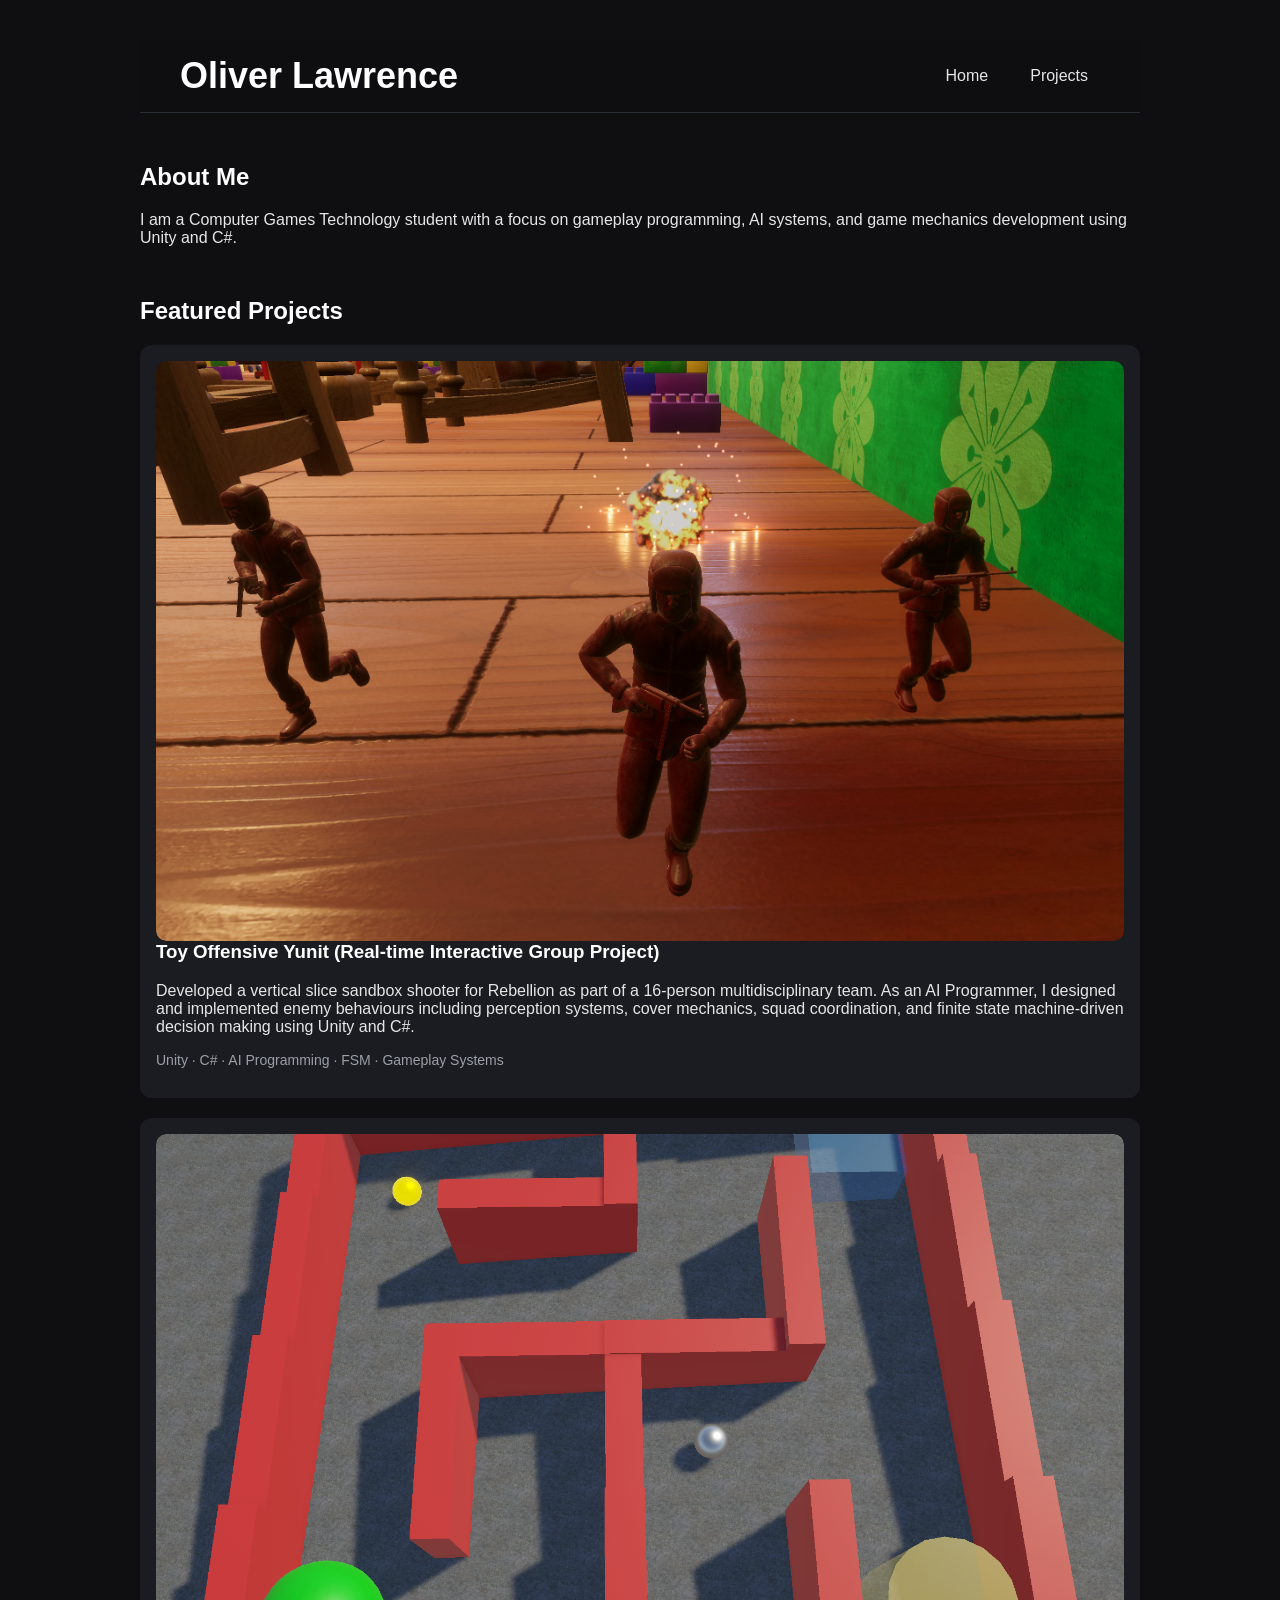
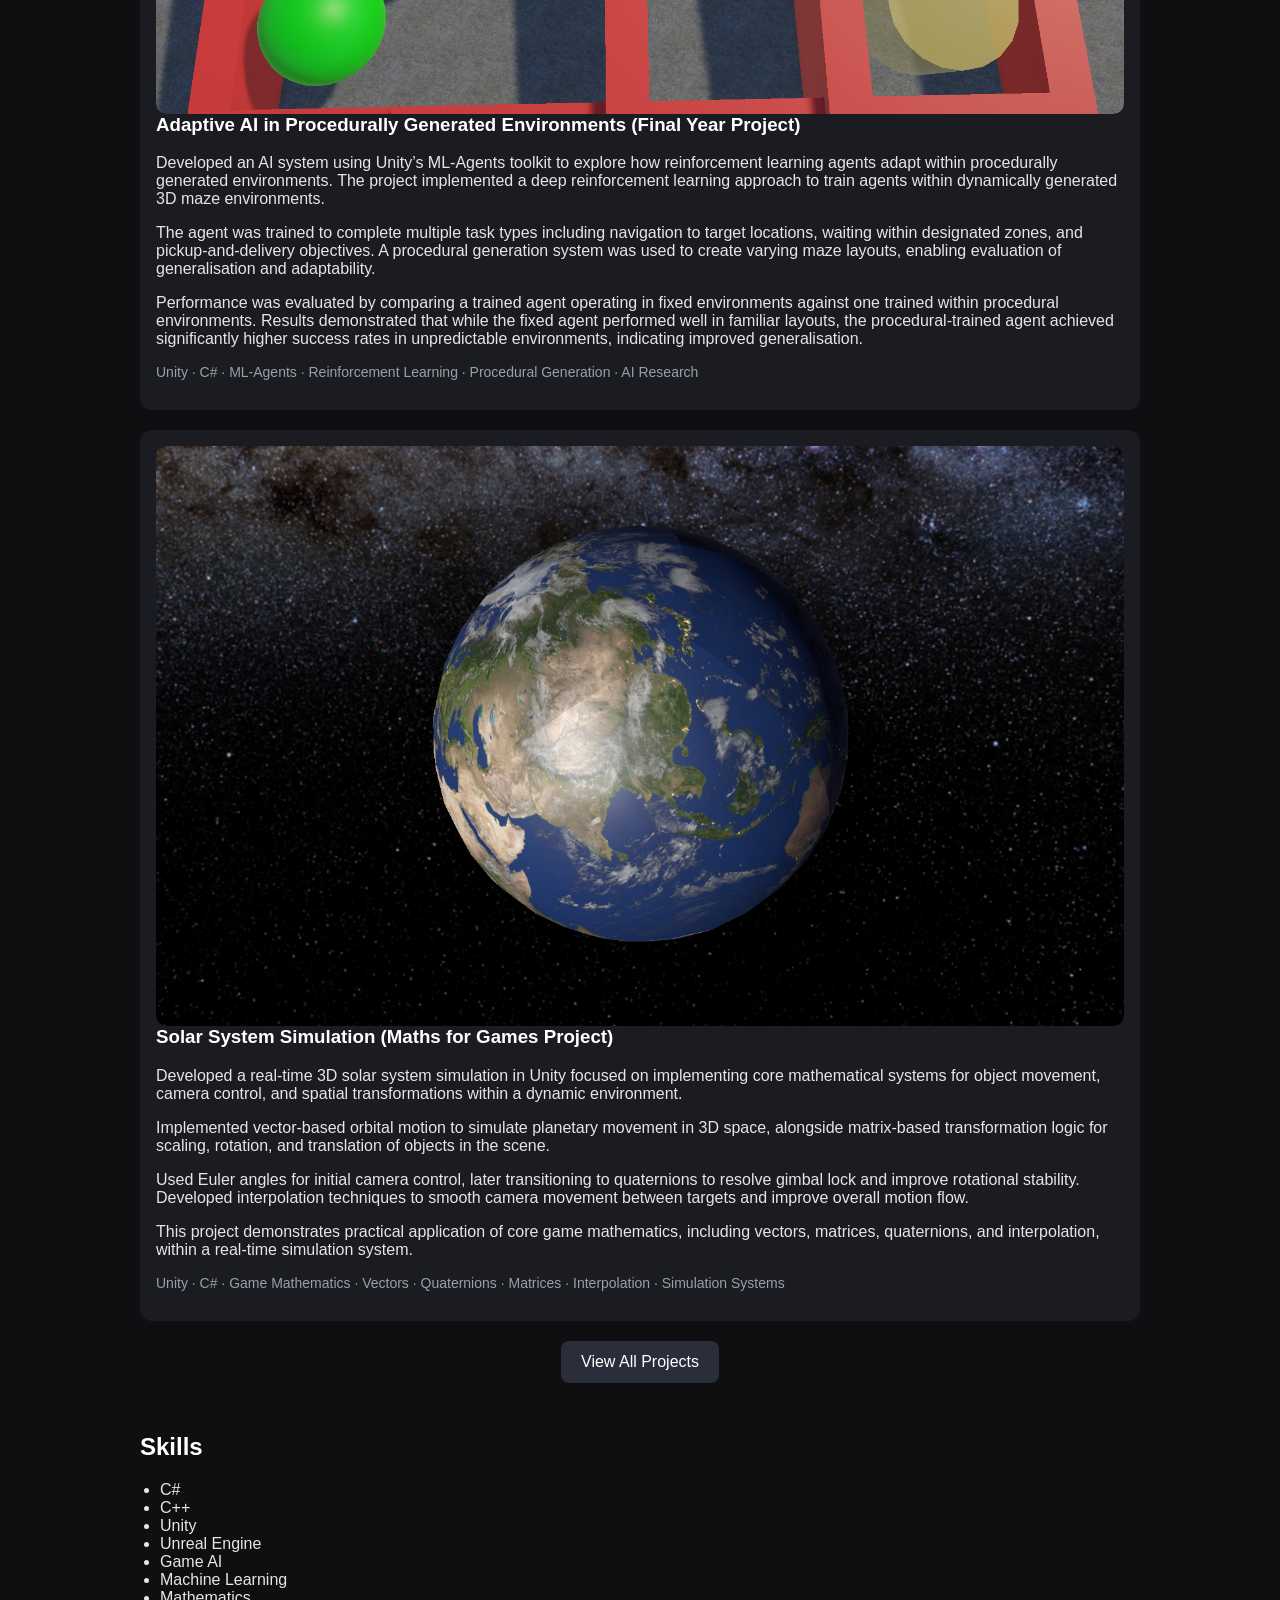
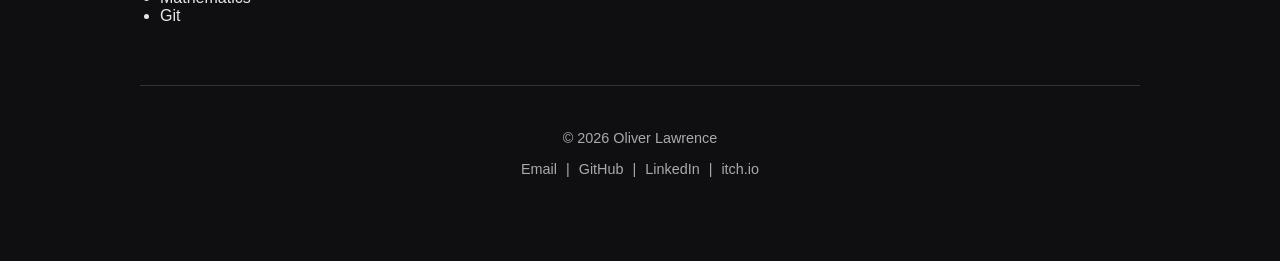
==== index.html @ eb2f193e "Initial portfolio" ====
<!DOCTYPE html>
<html>

<head>
    <title>My Portfolio</title>
    <link rel="stylesheet" href="style.css">
</head>

<body>

<header class="topbar">

    <div class="logo">
        Oliver Lawrence
    </div>

    <nav class="nav">
        <a href="index.html">Home</a>
        <a href="projects.html">Projects</a>
    </nav>

</header>

<section>
    <h2>About Me</h2>

    <p>
        I am a Computer Games Technology student with a focus on gameplay programming, AI systems, and
        game mechanics development using Unity and C#.
    </p>
    
</section>

<section>
    <h2>Featured Projects</h2>

    <a href="projects/TOY.html" class="project-card">
        
        <div class="media-wrapper">

            <img src="TOY.png" class="video-poster" alt="TOY Thumbnail">

            <video muted loop playsinline preload="none" class="video-preview">
                <source src="TOYVID.mp4" type="video/mp4">
            </video>

        </div>
        
        <h3>Toy Offensive Yunit (Real-time Interactive Group Project)</h3>

        <p>
            Developed a vertical slice sandbox shooter for Rebellion as part of a 16-person multidisciplinary team.
            As an AI Programmer, I designed and implemented enemy behaviours including perception systems,
            cover mechanics, squad coordination, and finite state machine-driven decision making using Unity and C#.
        </p>

        <p class="tags">
            Unity · C# · AI Programming · FSM · Gameplay Systems
        </p>
        
    </a>

    <a href="projects/FYP.html" class="project-card">

        <div class="media-wrapper">

            <img src="FYP.png" class="video-poster" alt="FYP Thumbnail">

            <video muted loop playsinline preload="none" class="video-preview">
                <source src="FYPVID.mp4" type="video/mp4">
            </video>

        </div>

        <h3>Adaptive AI in Procedurally Generated Environments (Final Year Project)</h3>

        <p>
            Developed an AI system using Unity’s ML-Agents toolkit to explore how reinforcement learning agents adapt within procedurally generated environments.
            The project implemented a deep reinforcement learning approach to train agents within dynamically generated 3D maze environments.
        </p>

        <p>
            The agent was trained to complete multiple task types including navigation to target locations, waiting within designated zones, and pickup-and-delivery objectives.
            A procedural generation system was used to create varying maze layouts, enabling evaluation of generalisation and adaptability.
        </p>

        <p>
            Performance was evaluated by comparing a trained agent operating in fixed environments against one trained within procedural environments.
            Results demonstrated that while the fixed agent performed well in familiar layouts, the procedural-trained agent achieved significantly higher success rates in unpredictable environments, indicating improved generalisation.
        </p>

        <p class="tags">
            Unity · C# · ML-Agents · Reinforcement Learning · Procedural Generation · AI Research
        </p>

    </a>

    <a href="projects/SolarSystem.html" class="project-card">

        <div class="media-wrapper">

            <img src="SSS.png" class="video-poster" alt="SSS Thumbnail">

            <video muted loop playsinline preload="none" class="video-preview">
                <source src="SSSVID.mp4" type="video/mp4">
            </video>

        </div>

        <h3>Solar System Simulation (Maths for Games Project)</h3>

        <p>
            Developed a real-time 3D solar system simulation in Unity focused on implementing core mathematical systems
            for object movement, camera control, and spatial transformations within a dynamic environment.
        </p>

        <p>
            Implemented vector-based orbital motion to simulate planetary movement in 3D space, alongside matrix-based
            transformation logic for scaling, rotation, and translation of objects in the scene.
        </p>

        <p>
            Used Euler angles for initial camera control, later transitioning to quaternions to resolve gimbal lock and
            improve rotational stability. Developed interpolation techniques to smooth camera movement between targets
            and improve overall motion flow.
        </p>

        <p>
            This project demonstrates practical application of core game mathematics, including vectors, matrices,
            quaternions, and interpolation, within a real-time simulation system.
        </p>

        <p class="tags">
            Unity · C# · Game Mathematics · Vectors · Quaternions · Matrices · Interpolation · Simulation Systems
        </p>

    </a>

    <div style="text-align:center; margin-top:20px;">
        <a href="projects.html" class="button">
            View All Projects
        </a>
    </div>

</section>

<section>
    <h2>Skills</h2>

    <ul>
        <li>C#</li>
        <li>C++</li>
        <li>Unity</li>
        <li>Unreal Engine</li>
        <li>Game AI</li>
        <li>Machine Learning</li>
        <li>Mathematics</li>
        <li>Git</li>
    </ul>
</section>

<footer class="footer">

    <p>© 2026 Oliver Lawrence</p>

    <p>
        <a href="mailto:olliescottlawrence@icloud.com">
            Email
        </a>
        |
        <a href="https://github.com/Olawrence1" target="_blank">
            GitHub
        </a>
        |
        <a href="https://www.linkedin.com/in/oliver-lawrence-663a72387" target="_blank">
            LinkedIn
        </a>
        |
        <a href="https://OLawrence.itch.io" target="_blank">
            itch.io
        </a>
    </p>

</footer>

</body>

</html>

<script>
    document.querySelectorAll('.project-card').forEach(card => {
        const video = card.querySelector('video');

        card.addEventListener('mouseenter', () => {
            if (video) {
                video.play();
            }
        });

        card.addEventListener('mouseleave', () => {
            if (video) {
                video.pause();
                video.currentTime = 0;
            }
        });
    });
</script>
---- style.css ----
body
{
    font-family: Arial, sans-serif;
    max-width: 1000px;
    margin: auto;
    padding: 40px;
    background-color: #0f0f12;
    color: #e6e6e6
}

header
{
    text-align: center;
    margin-bottom: 50px;
}

h1
{
    font-size: 3rem;
}

section
{
    margin-bottom: 50px;
}

.project-card:hover
{
    transform: translateY(-6px);
    background: #232633;
}

ul
{
    padding-left: 20px;
}

.project-card img
{
    width: 100%;
    border-radius: 10px;
}

.project-card video
{
    width: 100%;
    border-radius: 10px;
}

.tags
{
    font-size: 14px;
    color: #9aa0a6;
    margin-top: 10px;
}

.button {
    display: inline-block;
    padding: 12px 20px;
    background: #2a2d3a;
    color: white;
    text-decoration: none;
    border-radius: 8px;
    transition: background 0.2s ease;
}

.button:hover {
    background: #3a3f55;
}

.projects-grid {
    display: grid;
    grid-template-columns: repeat(auto-fit, minmax(280px, 1fr));
    gap: 20px;
    margin-top: 20px;
}

.project-card {
    display: block;
    background: #1a1c22;
    color: #e6e6e6;
    padding: 16px;
    border-radius: 12px;
    text-decoration: none;
    transition: transform 0.2s ease, background 0.2s ease;
    margin-bottom: 20px;
}

.project-card h3 {
    margin-top: 0;
}

.project-thumb {
    width: 100%;
    height: 160px;
    object-fit: cover;
    border-radius: 8px;
    margin-bottom: 12px;
}

h1, h2, h3 {
    color: #ffffff;
}

a {
    color: #7ab7ff;
}

/* wrapper controls layering */
.media-wrapper {
    position: relative;
    width: 100%;
    height: 580px;
    overflow: hidden;
    border-radius: 10px;
}

/* both media elements stack */
.media-wrapper video,
.media-wrapper img {
    position: absolute;
    width: 100%;
    height: 100%;
    object-fit: cover;
    top: 0;
    left: 0;
    display: block;
}

/* video starts hidden */
.media-wrapper video {
    position: absolute;
    top: 0;
    left: 0;
    opacity: 0;
    transition: opacity 0.25s ease;
}

/* poster is visible by default */
.video-poster {
    transition: opacity 0.25s ease;
}

/* hover effect */
.project-card:hover .media-wrapper video {
    opacity: 1;
}

.project-card:hover .video-poster {
    opacity: 0;
}

.topbar {
    position: sticky;
    top: 0;
    z-index: 1000;

    display: flex;
    justify-content: space-between;
    align-items: center;

    padding: 15px 40px;

    background: rgba(15, 15, 18, 0.85);
    backdrop-filter: blur(10px);

    border-bottom: 1px solid #2a2d3a;
}

.nav {
    display: flex;
    gap: 18px;
}

.nav a {
    color: #e6e6e6;
    text-decoration: none;
    padding: 8px 12px;
    border-radius: 6px;
    transition: 0.2s ease;
}

.nav a:hover {
    background: #2a2d3a;
}

.logo {
    font-weight: bold;
    color: white;
    font-size: 36px;
}

.media-hero {
    width: 100%;
    margin: 20px 0 40px 0;
    border-radius: 12px;
    overflow: hidden;
}

.media-hero video {
    width: 100%;
    display: block;
    border-radius: 12px;
}

.media-hero {
    background: #1a1c22;
    padding: 10px;
}

.media-inline {
    margin: 20px 0;
    display: flex;
    gap: 16px;
    justify-content: center;
    align-items: flex-start;
}

.media-inline img,
.media-inline video {
    width: 100%;
    height: auto;
    display: block;
}

.media-inline img.img-small {
    width: 40%;
}

.media-inline img.img-medium {
    width: 60%;
}

.media-inline img.img-large {
    width: 80%;
}

.footer {
    margin-top: 60px;
    padding: 30px 20px;
    text-align: center;

    border-top: 1px solid #333;

    color: #aaa;
    font-size: 0.9rem;
}

.footer a {
    color: #aaa;
    text-decoration: none;
    margin: 0 5px;
}

.footer a:hover {
    color: white;
}
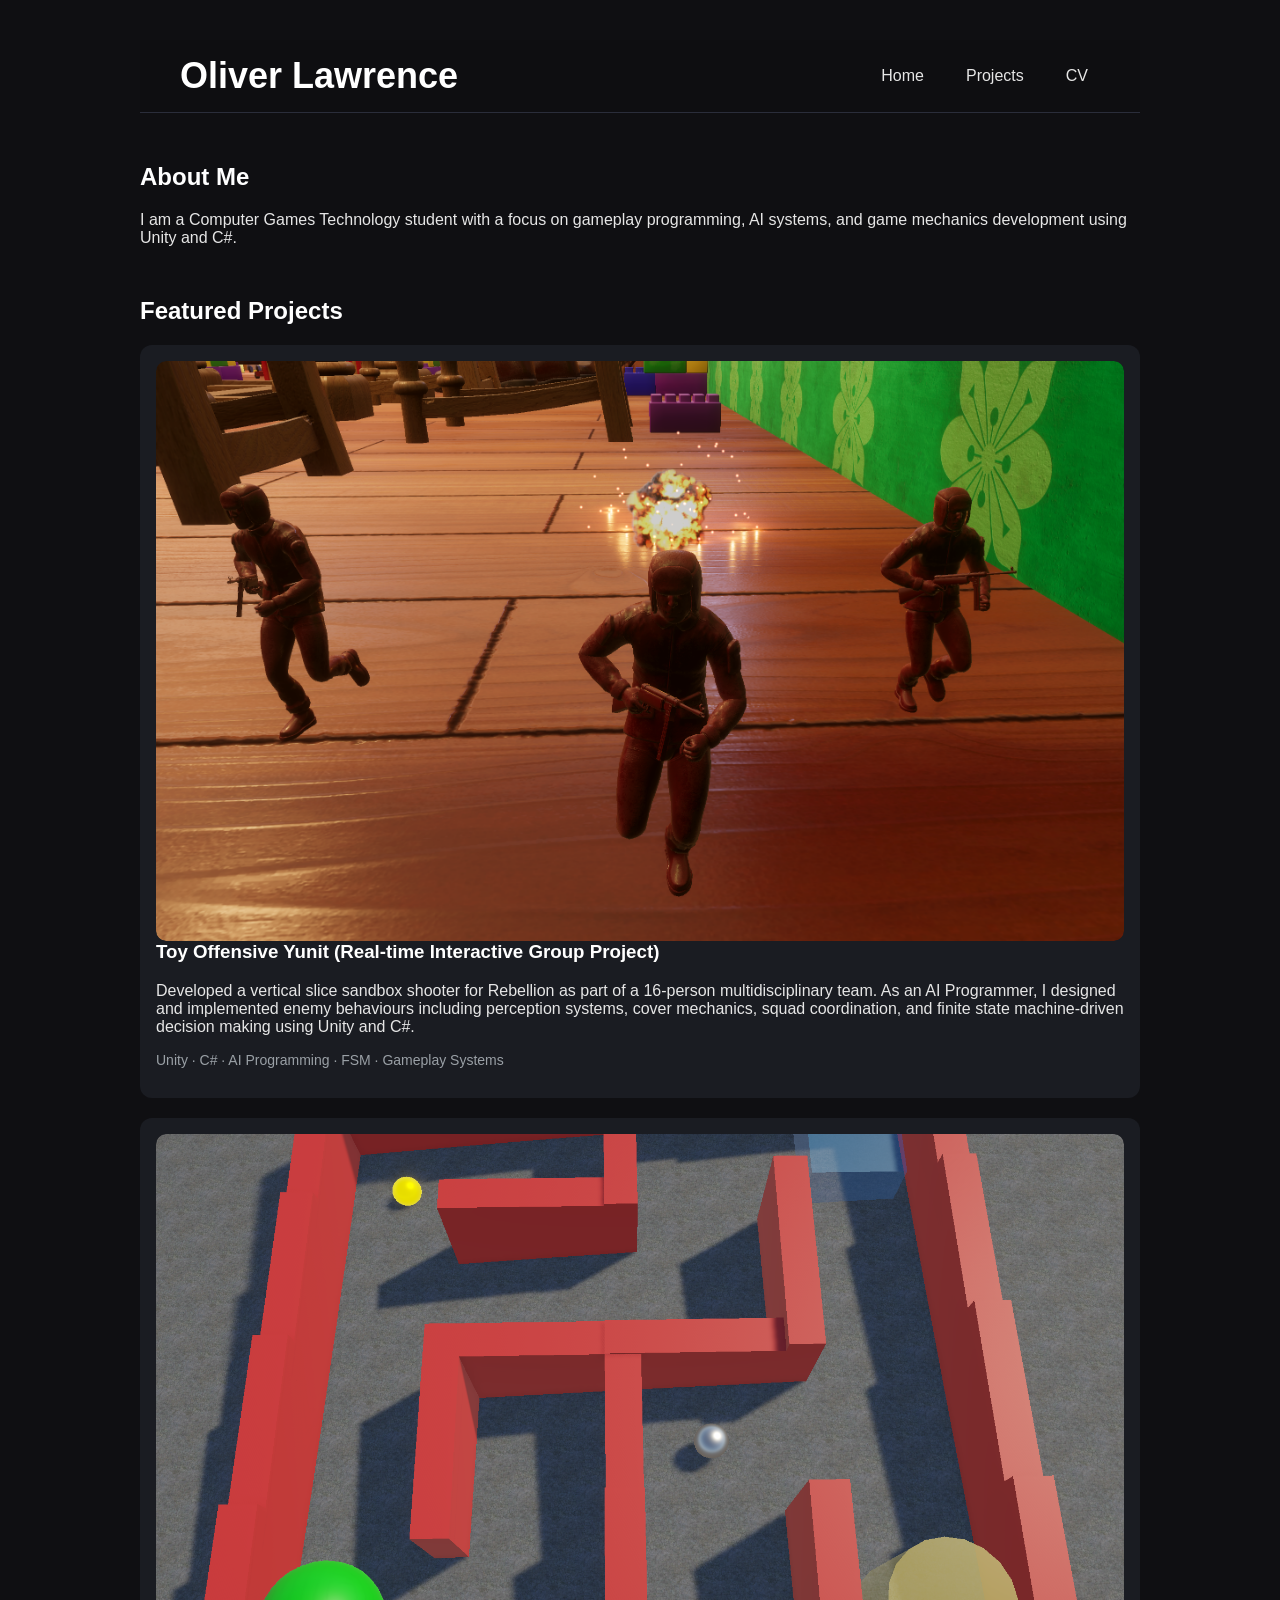
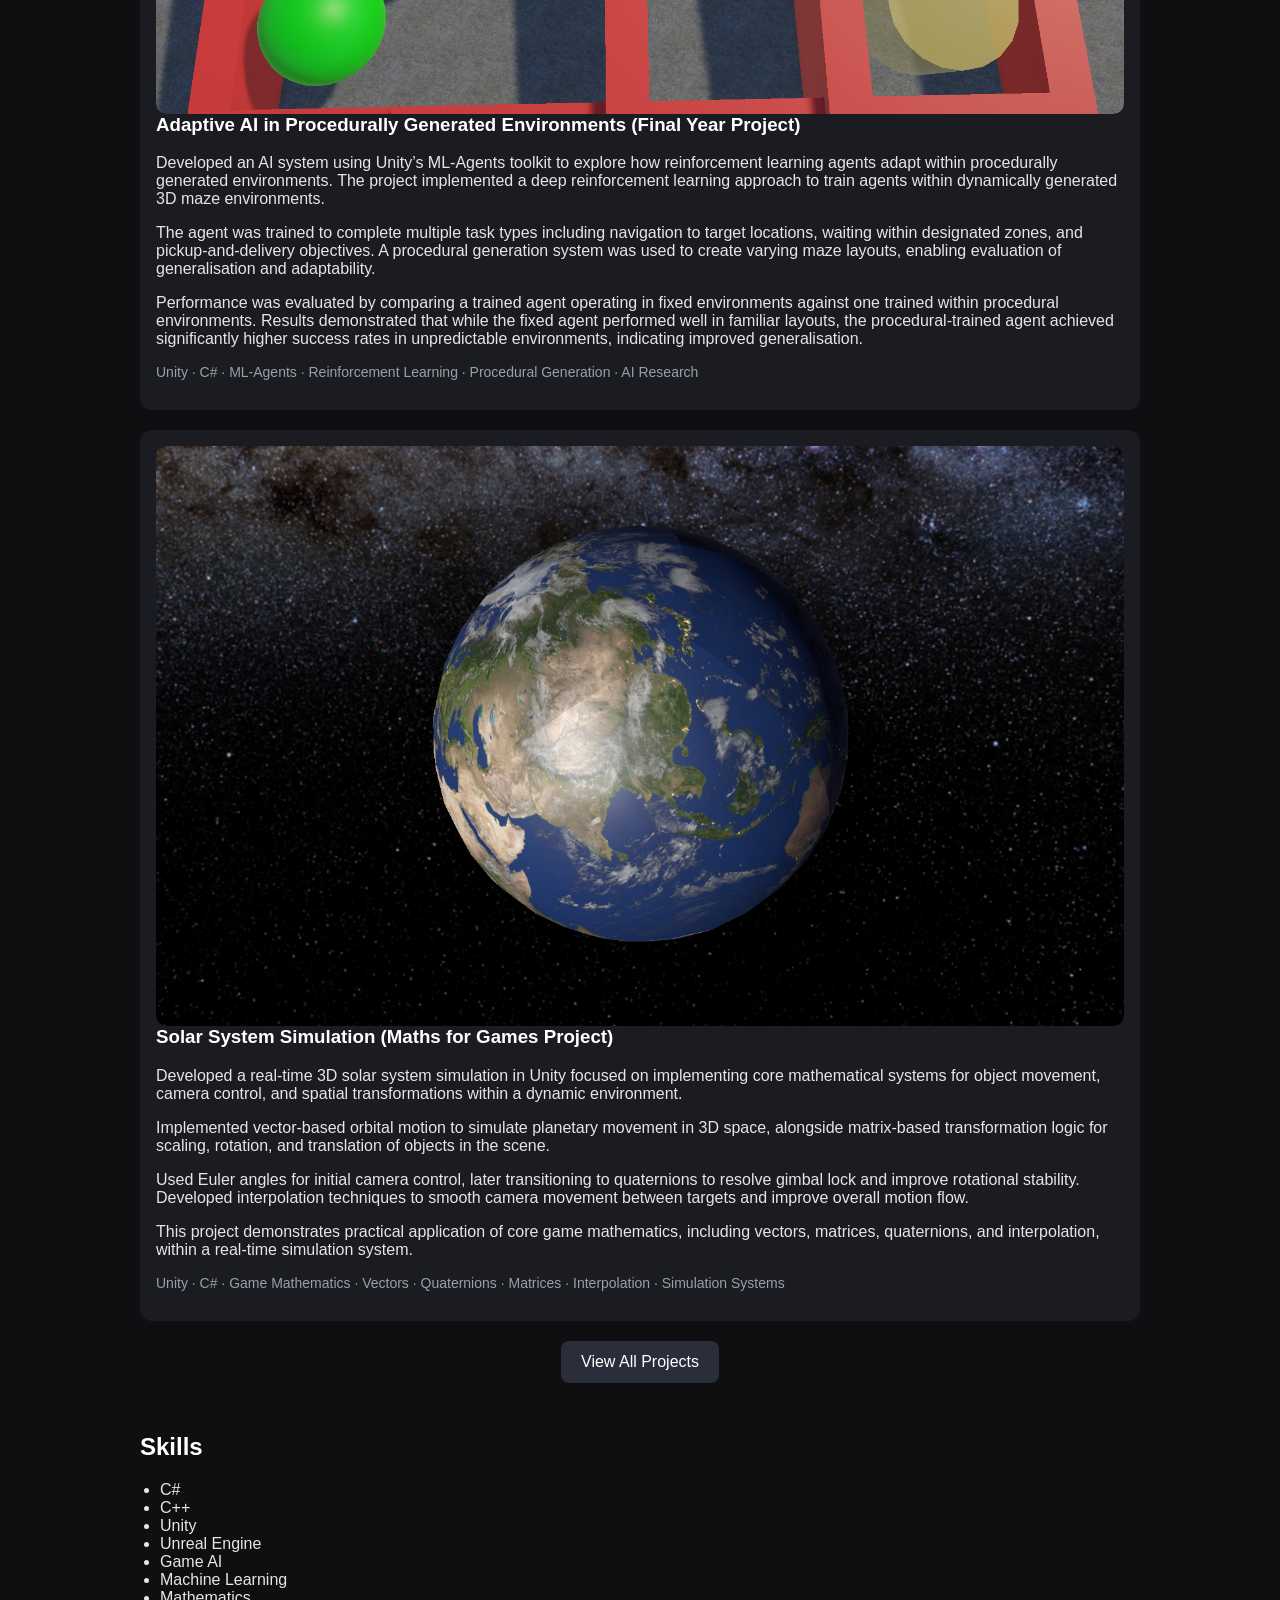
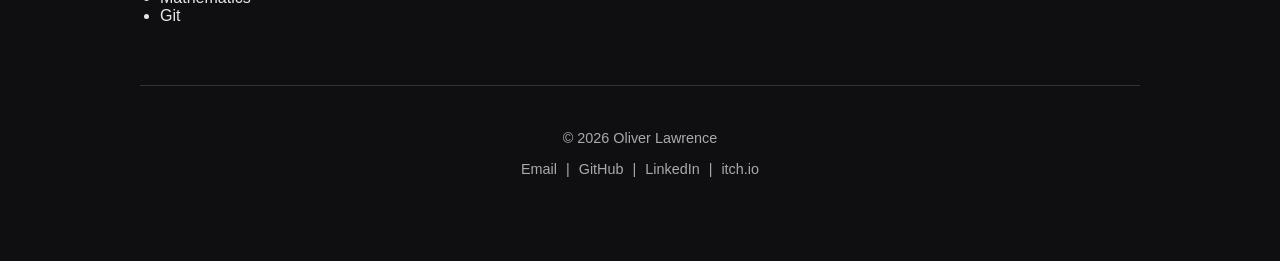
==== commit c646b13d: "Added CV page Added CV page, using projects page as a place holder, updated top bars headings" ====
--- a/index.html
+++ b/index.html
@@ -2,7 +2,8 @@
 <html>
 
 <head>
-    <title>My Portfolio</title>
+    <link rel="icon" href="favicon.ico">
+    <title>Oliver Lawrence - Home</title>
     <link rel="stylesheet" href="style.css">
 </head>
 
@@ -17,6 +18,7 @@
     <nav class="nav">
         <a href="index.html">Home</a>
         <a href="projects.html">Projects</a>
+        <a href="cv.html">CV</a>
     </nav>
 
 </header>
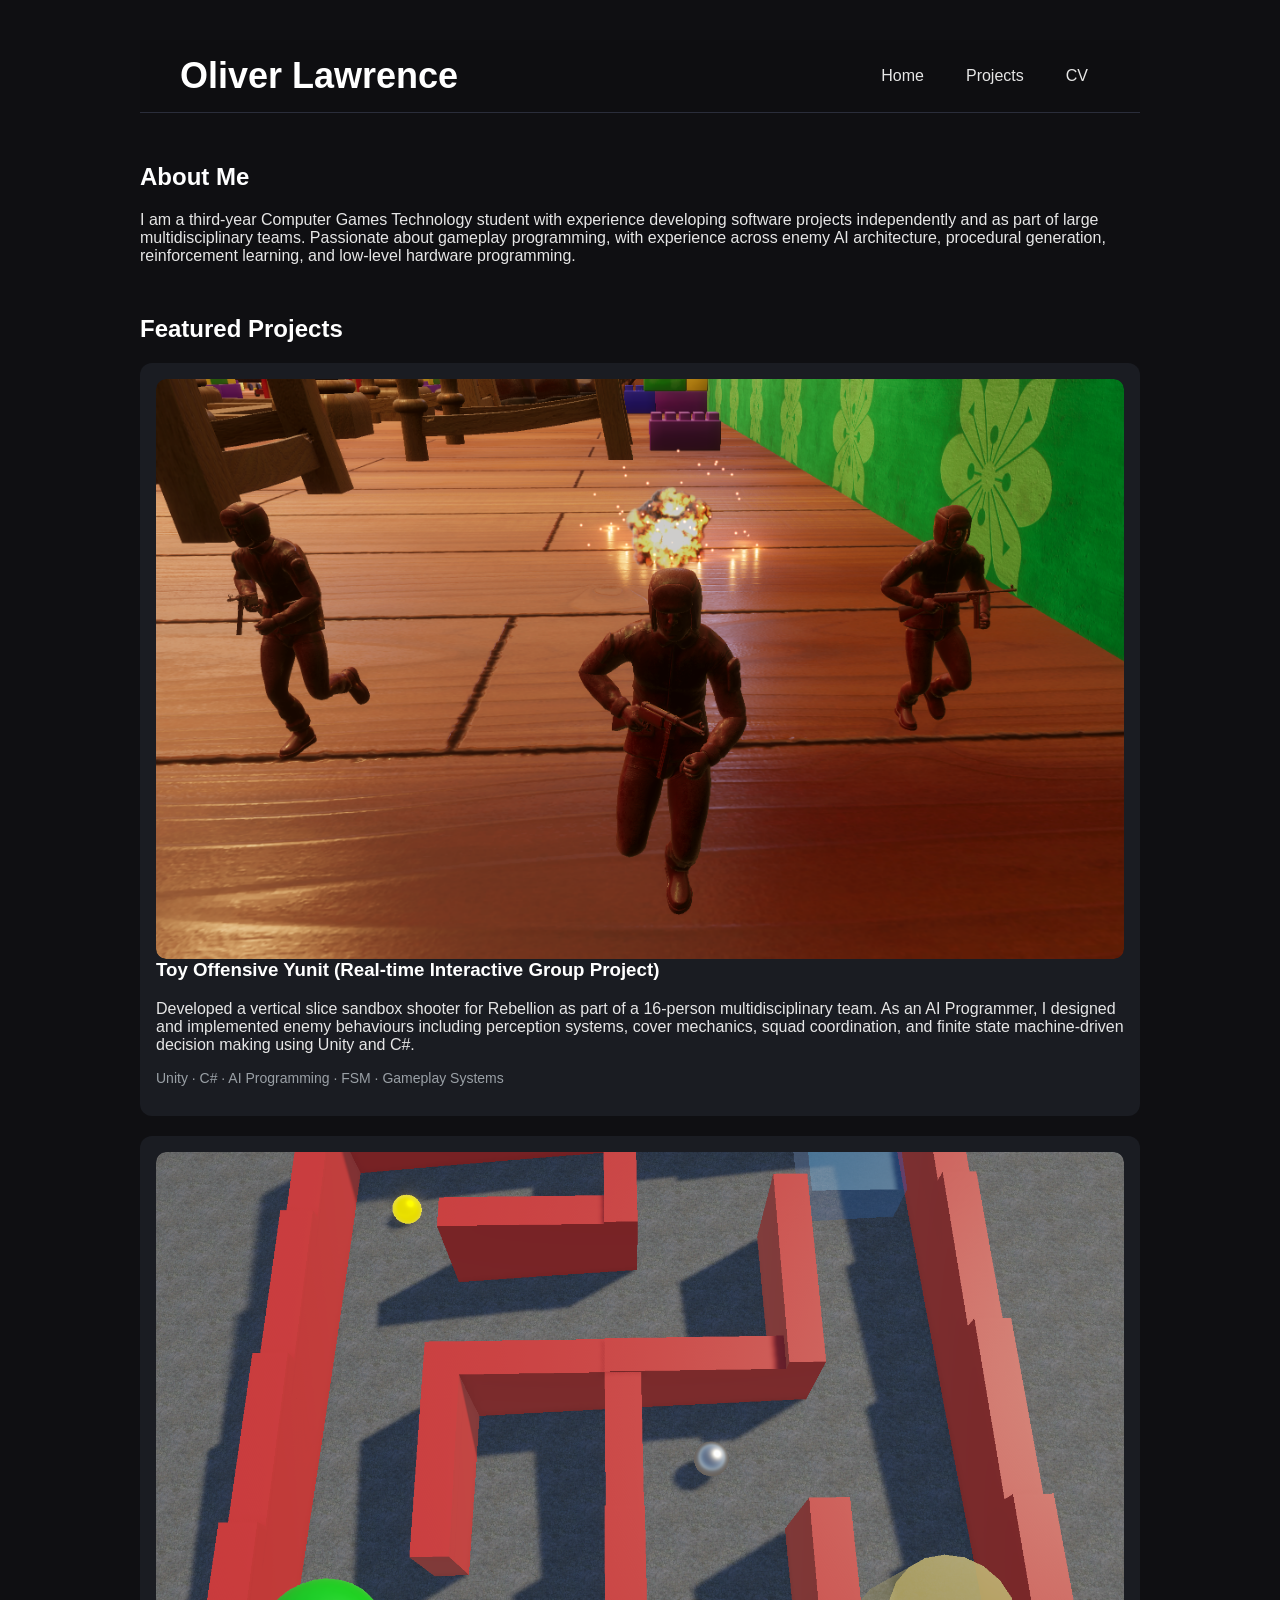
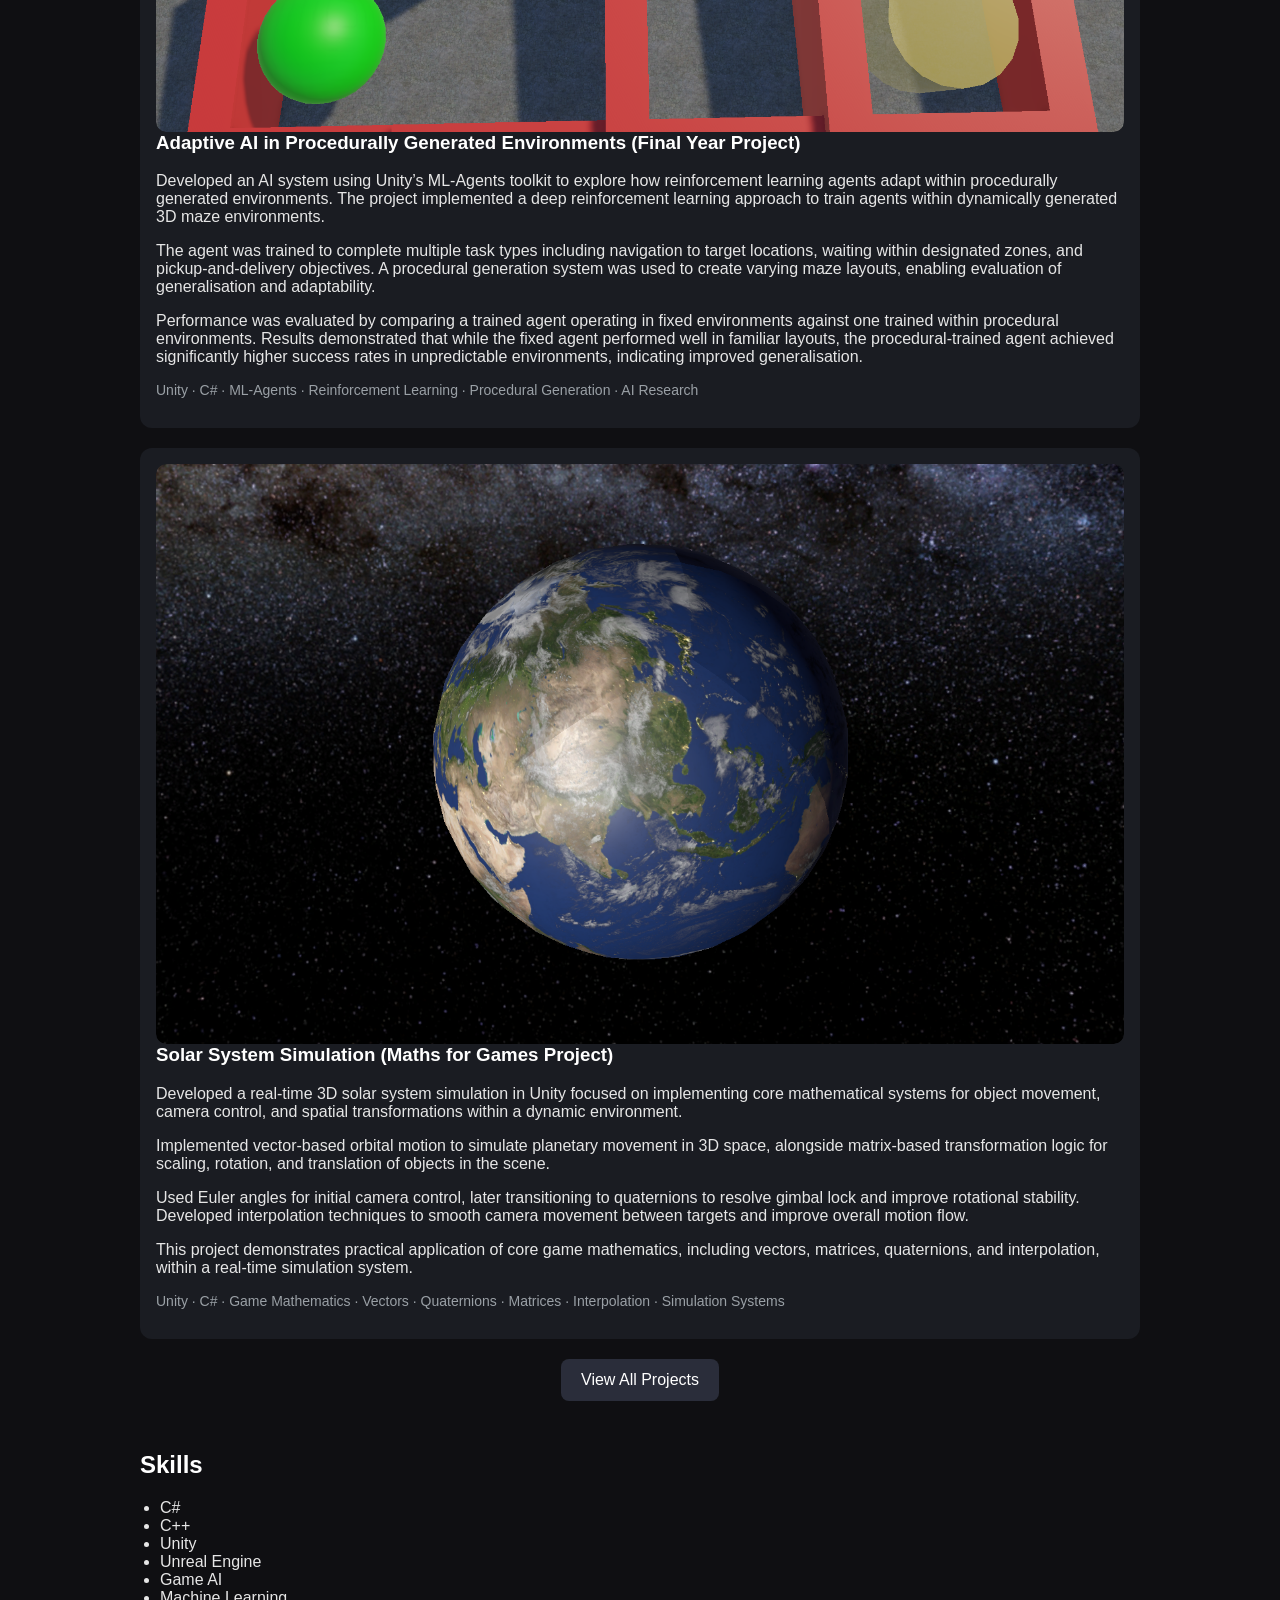
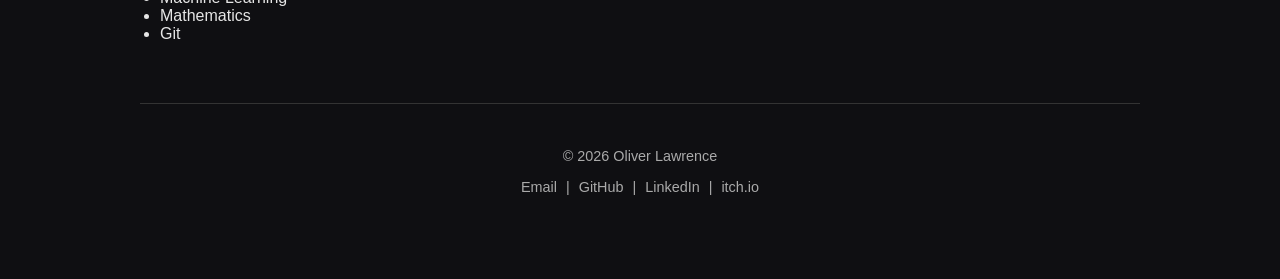
==== commit 95cb64e1: "Updated About me section Updated About me section - using cv profile" ====
--- a/index.html
+++ b/index.html
@@ -27,8 +27,7 @@
     <h2>About Me</h2>
 
     <p>
-        I am a Computer Games Technology student with a focus on gameplay programming, AI systems, and
-        game mechanics development using Unity and C#.
+        I am a third-year Computer Games Technology student with experience developing software projects independently and as part of large multidisciplinary teams. Passionate about gameplay programming, with experience across enemy AI architecture, procedural generation, reinforcement learning, and low-level hardware programming.
     </p>
     
 </section>
--- a/style.css
+++ b/style.css
@@ -256,3 +256,15 @@
     color: white;
 }
 
+.cv-container {
+    margin-top: 20px;
+}
+
+.cv-image {
+    width: 100%;
+    height: auto;
+    display: block;
+    margin: 0 auto;
+    border-radius: 0;
+}
+
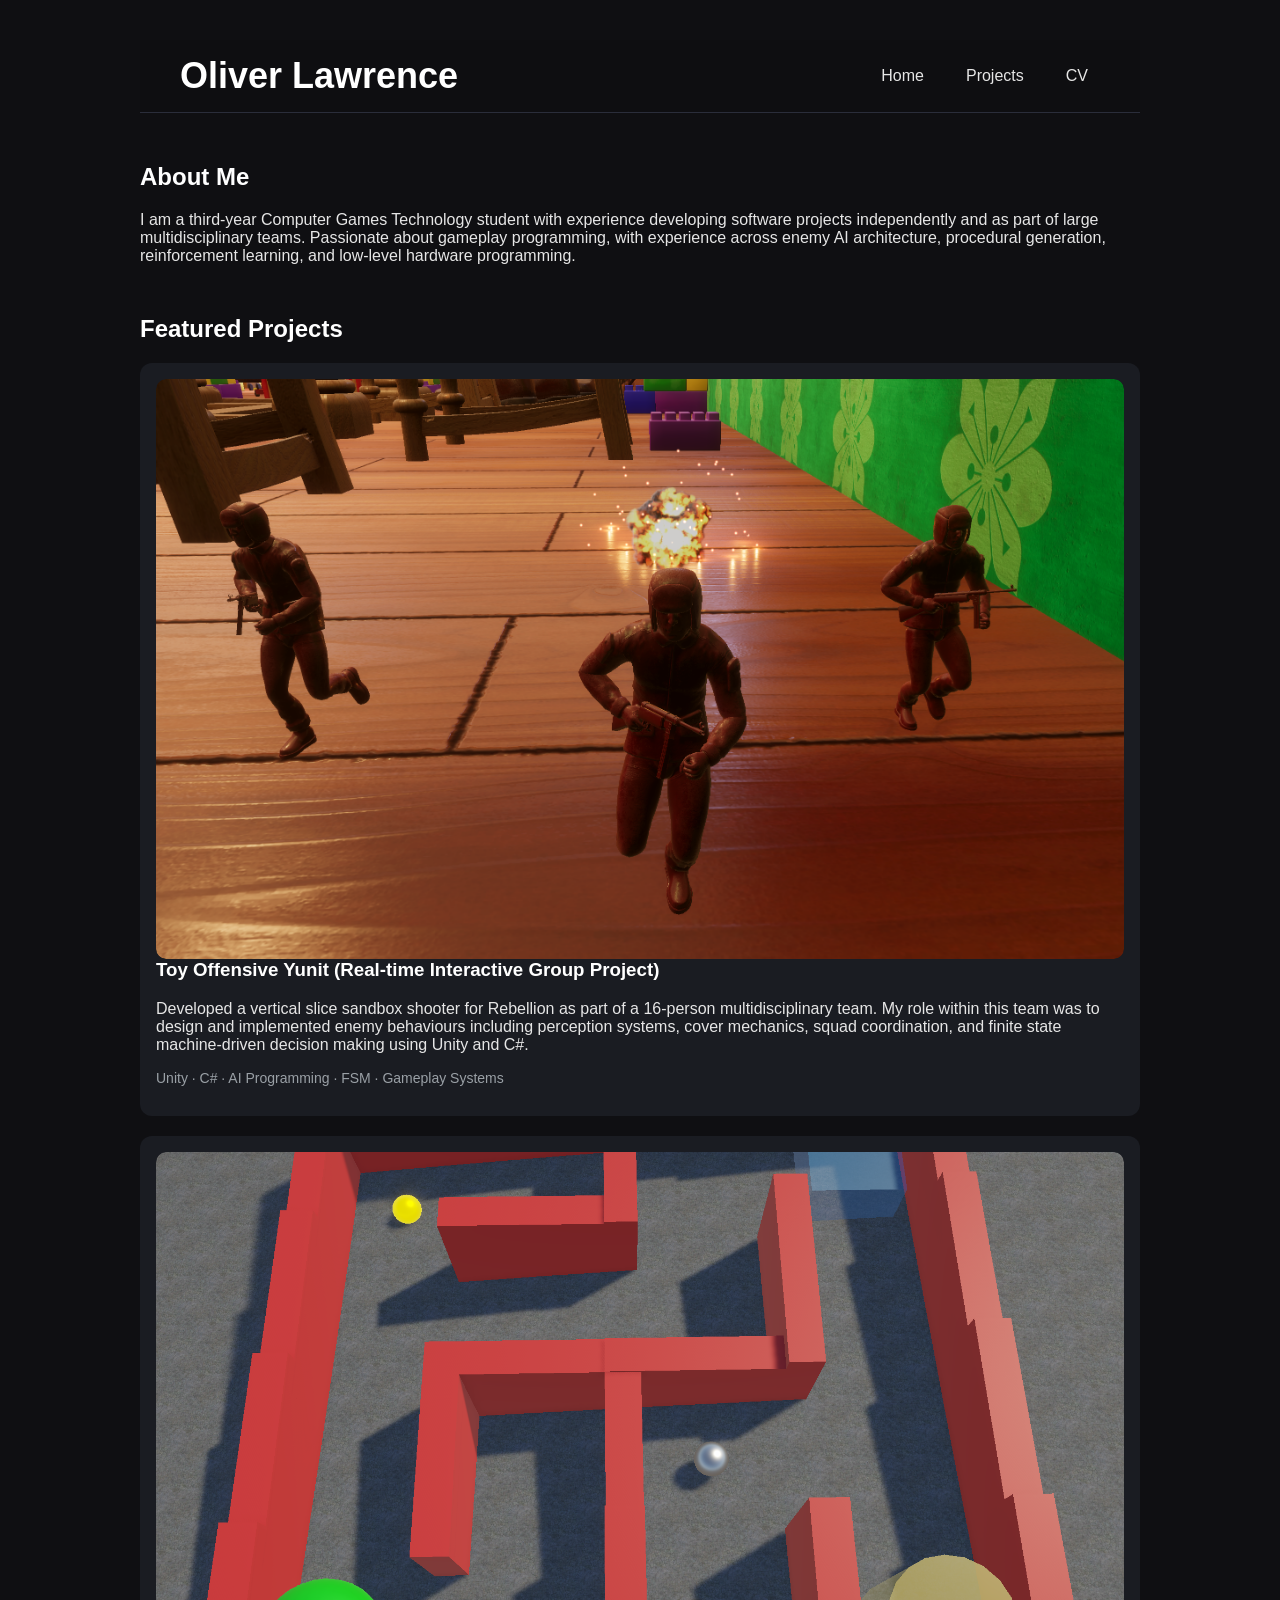
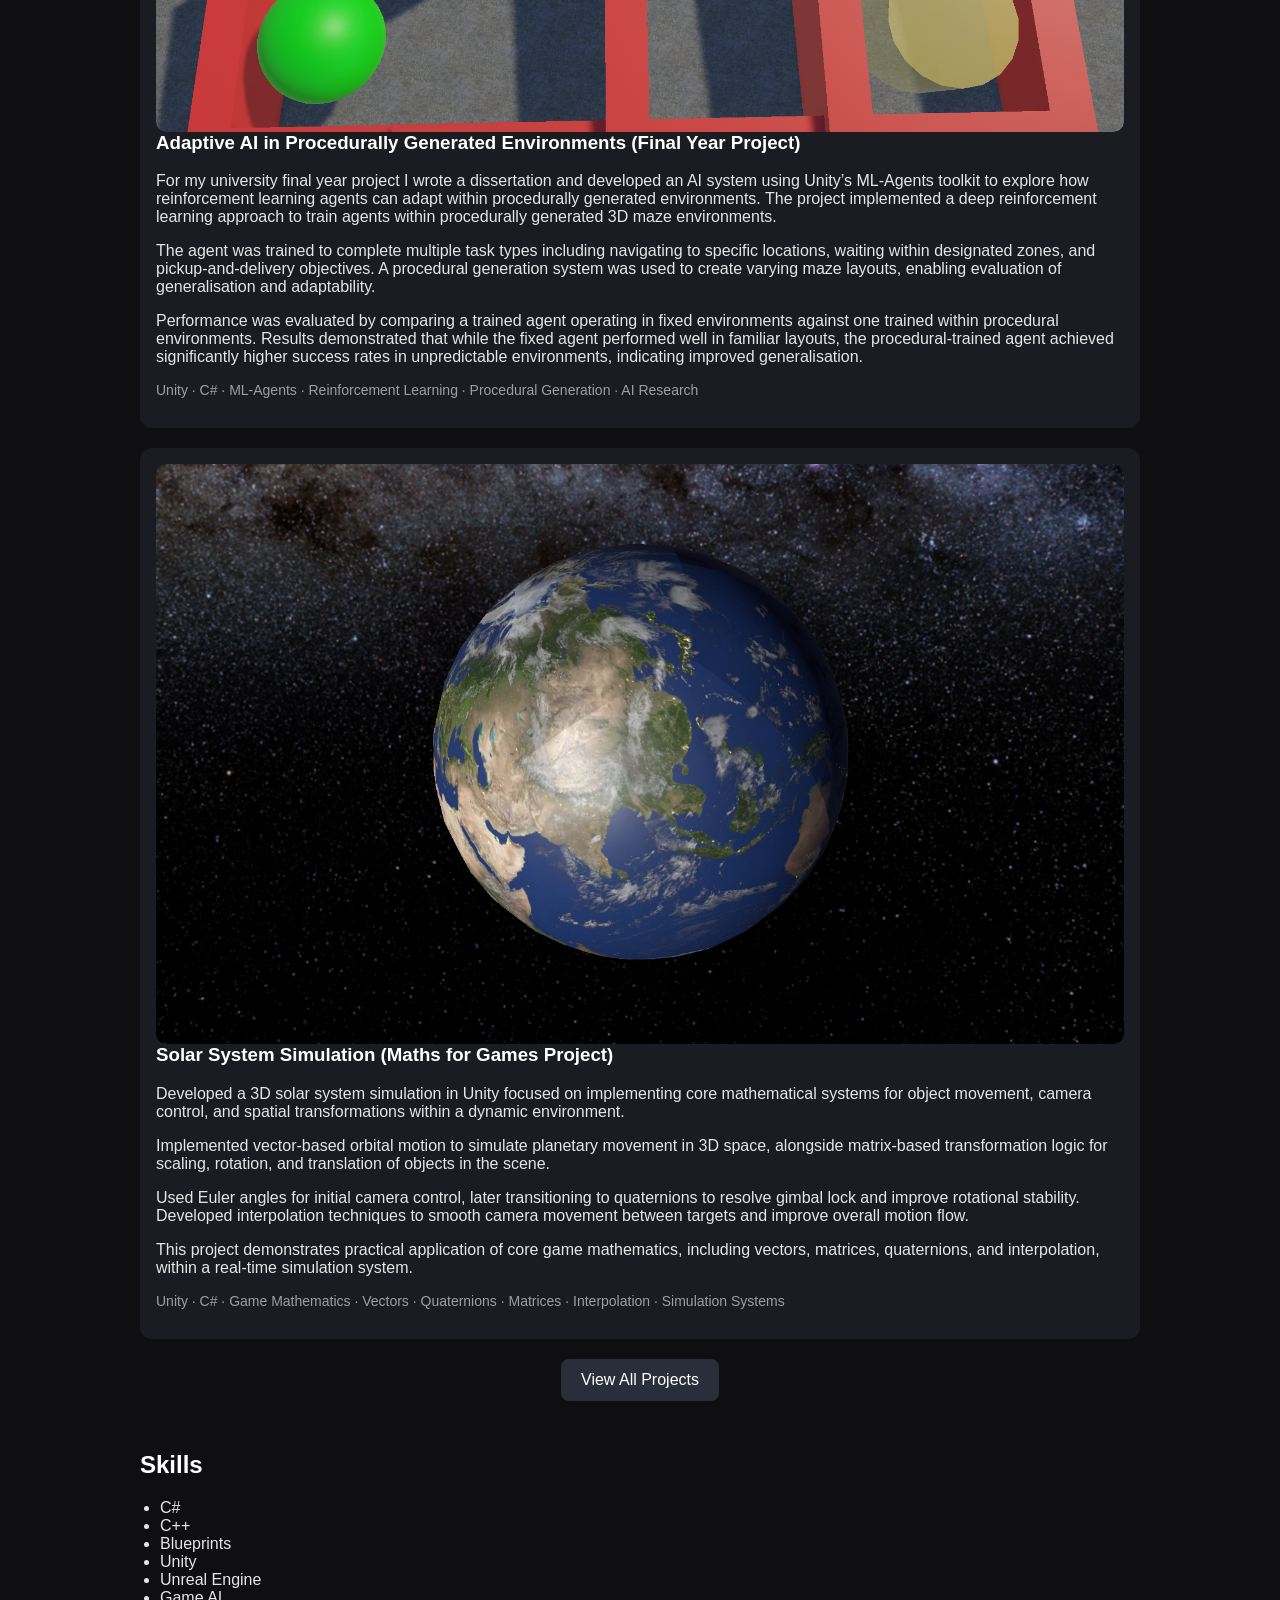
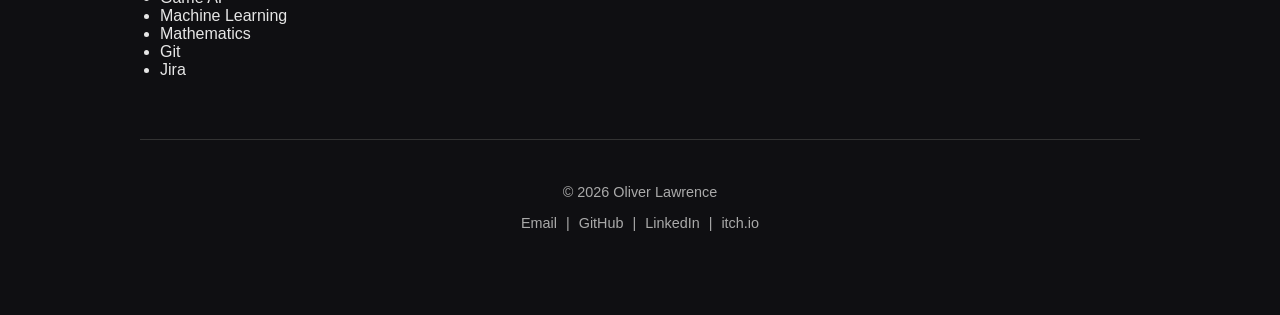
==== commit a7d565b5: "Updated Home page Updated Home page to display more accurate information" ====
--- a/index.html
+++ b/index.html
@@ -51,7 +51,7 @@
 
         <p>
             Developed a vertical slice sandbox shooter for Rebellion as part of a 16-person multidisciplinary team.
-            As an AI Programmer, I designed and implemented enemy behaviours including perception systems,
+            My role within this team was to design and implemented enemy behaviours including perception systems,
             cover mechanics, squad coordination, and finite state machine-driven decision making using Unity and C#.
         </p>
 
@@ -76,12 +76,12 @@
         <h3>Adaptive AI in Procedurally Generated Environments (Final Year Project)</h3>
 
         <p>
-            Developed an AI system using Unity’s ML-Agents toolkit to explore how reinforcement learning agents adapt within procedurally generated environments.
-            The project implemented a deep reinforcement learning approach to train agents within dynamically generated 3D maze environments.
-        </p>
-
-        <p>
-            The agent was trained to complete multiple task types including navigation to target locations, waiting within designated zones, and pickup-and-delivery objectives.
+            For my university final year project I wrote a dissertation and developed an AI system using Unity’s ML-Agents toolkit to explore how reinforcement learning agents can adapt within procedurally generated environments.
+            The project implemented a deep reinforcement learning approach to train agents within procedurally generated 3D maze environments.
+        </p>
+
+        <p>
+            The agent was trained to complete multiple task types including navigating to specific locations, waiting within designated zones, and pickup-and-delivery objectives.
             A procedural generation system was used to create varying maze layouts, enabling evaluation of generalisation and adaptability.
         </p>
 
@@ -111,7 +111,7 @@
         <h3>Solar System Simulation (Maths for Games Project)</h3>
 
         <p>
-            Developed a real-time 3D solar system simulation in Unity focused on implementing core mathematical systems
+            Developed a 3D solar system simulation in Unity focused on implementing core mathematical systems
             for object movement, camera control, and spatial transformations within a dynamic environment.
         </p>
 
@@ -151,12 +151,14 @@
     <ul>
         <li>C#</li>
         <li>C++</li>
+        <li>Blueprints</li>
         <li>Unity</li>
         <li>Unreal Engine</li>
         <li>Game AI</li>
         <li>Machine Learning</li>
         <li>Mathematics</li>
         <li>Git</li>
+        <li>Jira</li>
     </ul>
 </section>
 
